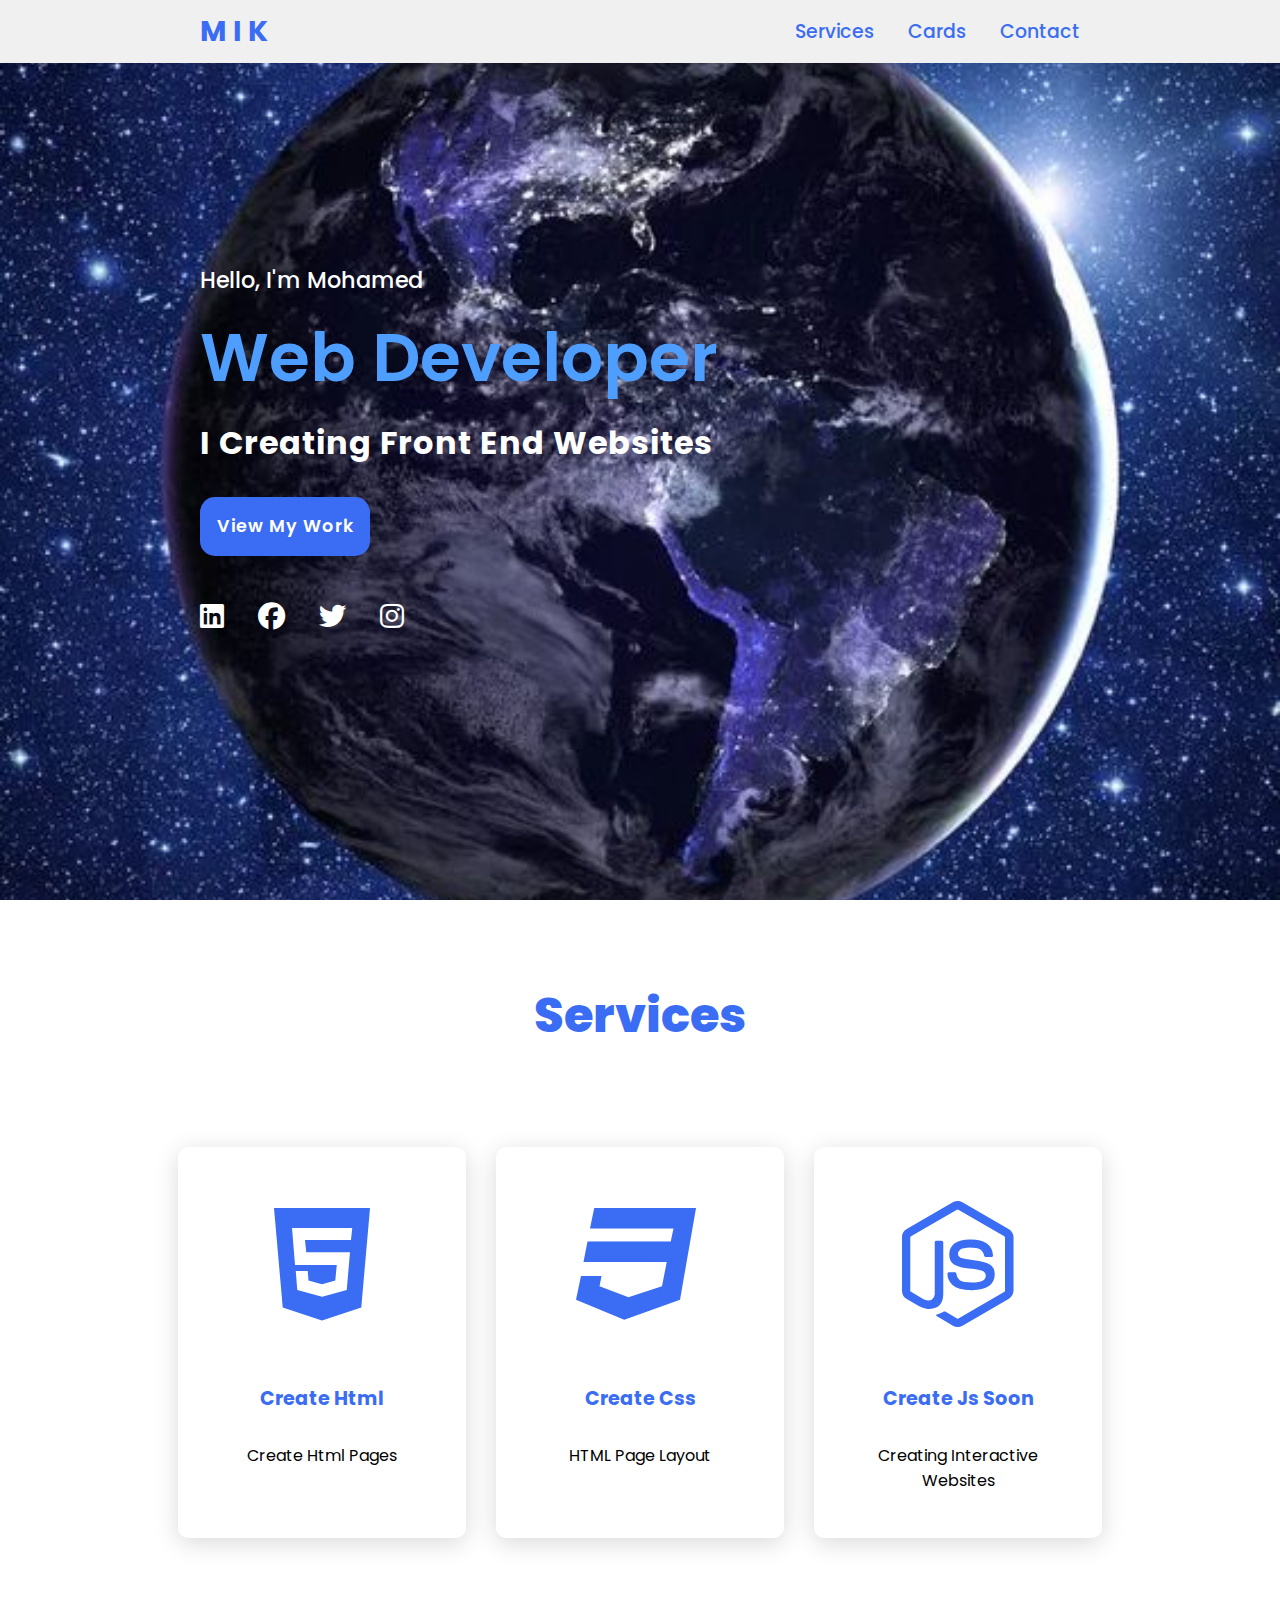
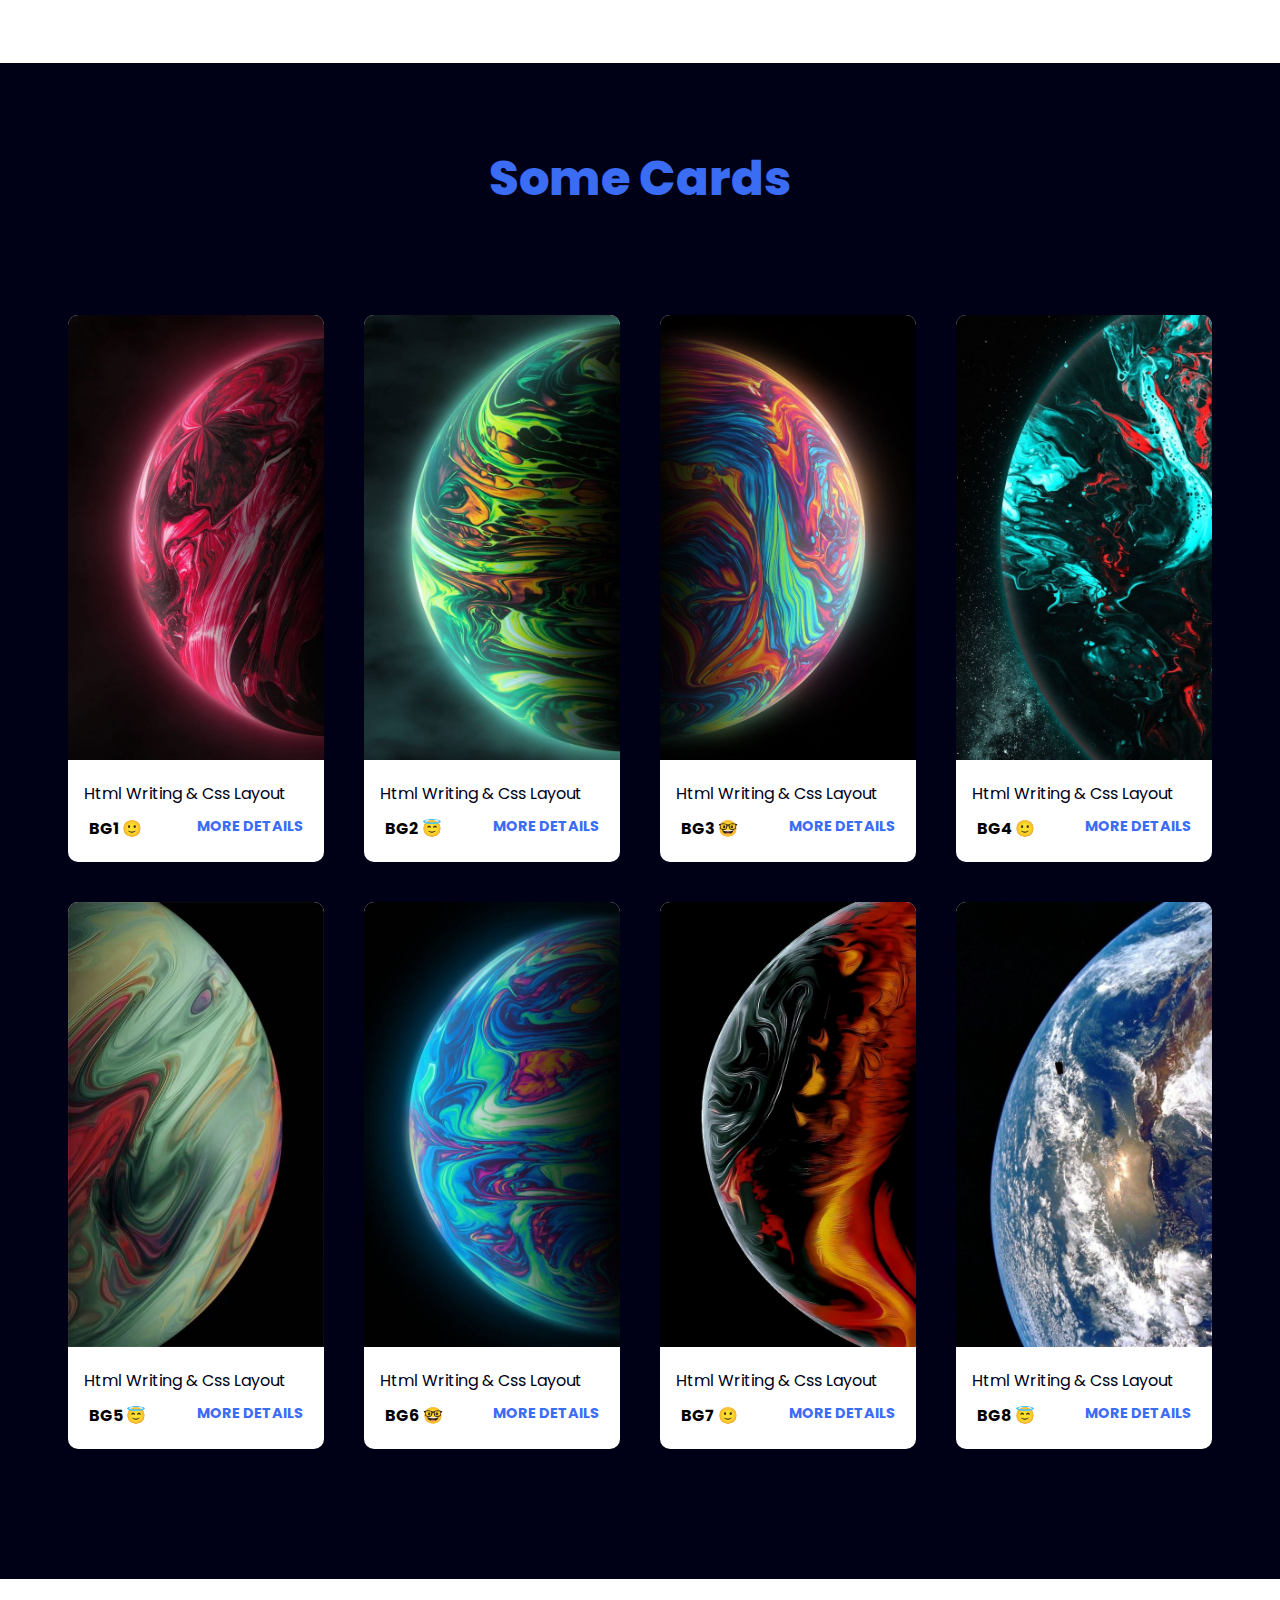
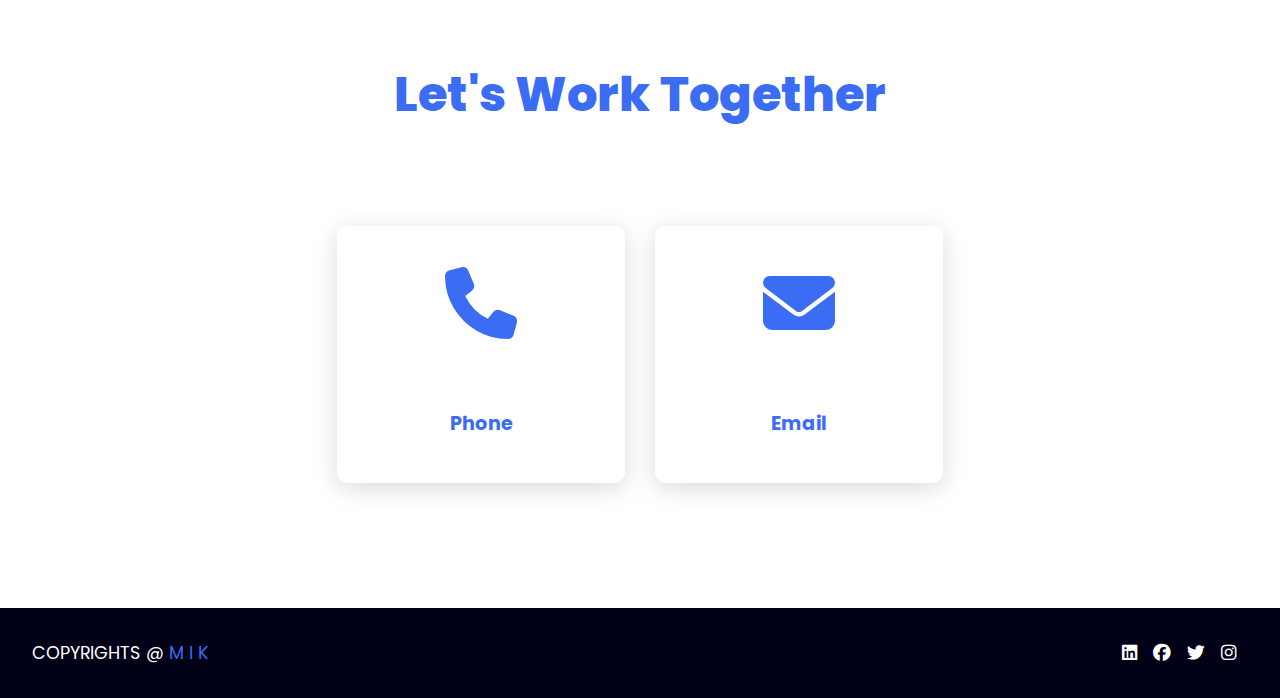
==== index.html @ 0c21cf65 "Template-two by html , css" ====
<!DOCTYPE html>
<html lang="en" dir="ltr">

<head>
    <meta charset="UTF-8">
    <title>Template-two</title>
    <meta name="description" content="project one for html css">
    <meta name="auther" content="Mohamed Ibrahim">
    <meta name="viewport" content="width=device-width, initial-scale=1.0">
    <link rel="stylesheet" href="https://cdnjs.cloudflare.com/ajax/libs/font-awesome/6.3.0/css/all.min.css">
    <link rel="stylesheet" href="css/main.css">
</head>

<body>
    <header>
        <a href="#main" class="logo">M I K
        </a>
        <nav>
            <a href="#services">services</a>
            <a href="#cards">cards</a>
            <a href="#contact">contact</a>
        </nav>
    </header>
    <section class="main" id="main">
        <div>
            <h2>hello, i'm mohamed <br><span>web developer</span></h2>
            <p> I creating front end websites </p>
            <p></p>
            <a href="https://github.com/Mohamed-Ibrahim-1/-Template-One/deployments" target="_blank"
                class="main-btn">view my work</a>
            <div class="social-icons">
                <a href="https://www.linkedin.com/in/mohamed-ibrahim-978615288/" target="_blank"><i
                        class="fa-brands fa-linkedin"></i></a>
                <a href="https://www.facebook.com/profile.php?id=61550188828773" target="_blank"><i
                        class="fa-brands fa-facebook"></i></a>
                <a href="https://twitter.com/MohamedIbr26183" target="_blank"><i class="fa-brands fa-twitter"></i></a>
                <a href="https://www.instagram.com/moh633398/" target="_blank"><i
                        class="fa-brands fa-instagram"></i></a>
            </div>
        </div>
    </section>
    <section id="services" class="cards">
        <h4 class="title">services</h4>
        <div class="content">
            <div class="card">
                <div class="icon"><i class="fa-brands fa-html5"></i></div>
                <div class="info">
                    <h5>Create Html </h5>
                    <p>Create html pages </p>
                </div>
            </div>
            <div class="card">
                <div class="icon"><i class="fa-brands fa-css3"></i></div>
                <div class="info">
                    <h5>Create css</h5>
                    <p>HTML page layout </p>
                </div>
            </div>
            <div class="card">
                <div class="icon"><i class="fa-brands fa-node-js"></i></div>
                <div class="info">
                    <h5>Create Js soon</h5>
                    <p>creating interactive websites
                    </p>
                </div>
            </div>
        </div>
    </section>
    <section class="projects" id="cards">
        <h6 class="title">some cards</h6>
        <div class="content">
            <div class="project-card">
                <div class="project-image">
                    <img src="imegs/1.jpg" alt="">
                </div>
                <div class="project-info">
                    <p class="project-category">html Writing & css layout</p>
                    <strong class="project-title">
                        <span>bg1 🙂</span>
                        <a href="https://www.pinterest.com/pin/1062919949532862377/" class="more-details"
                            target="_blank">more details</a>
                    </strong>
                </div>
            </div>
            <div class="project-card">
                <div class="project-image">
                    <img src="imegs/2.jpg" alt="">
                </div>
                <div class="project-info">
                    <p class="project-category">html Writing & css layout</p>
                    <strong class="project-title">
                        <span>bg2 😇</span>
                        <a href="https://www.pinterest.com/pin/50806302038342235/" class="more-details"
                            target="_blank">more details</a>
                    </strong>
                </div>
            </div>
            <div class="project-card">
                <div class="project-image">
                    <img src="imegs/3.jpg" alt="">
                </div>
                <div class="project-info">
                    <p class="project-category">html Writing & css layout</p>
                    <strong class="project-title">
                        <span>bg3 🤓</span>
                        <a href="https://www.pinterest.com/pin/3799980926895929/" class="more-details"
                            target="_blank">more details</a>
                    </strong>
                </div>
            </div>
            <div class="project-card">
                <div class="project-image">
                    <img src="imegs/4.jpg" alt="">
                </div>
                <div class="project-info">
                    <p class="project-category">html Writing & css layout</p>
                    <strong class="project-title">
                        <span>bg4 🙂</span>
                        <a href="https://www.pinterest.com/pin/291959988358659123/" class="more-details"
                            target="_blank">more details</a>
                    </strong>
                </div>
            </div>
            <div class="project-card">
                <div class="project-image">
                    <img src="imegs/5.jpg" alt="">
                </div>
                <div class="project-info">
                    <p class="project-category">html Writing & css layout</p>
                    <strong class="project-title">
                        <span>bg5 😇</span>
                        <a href="https://www.pinterest.com/pin/712553972307039540/" class="more-details"
                            target="_blank">more details</a>
                    </strong>
                </div>
            </div>
            <div class="project-card">
                <div class="project-image">
                    <img src="imegs/6.jpg" alt="">
                </div>
                <div class="project-info">
                    <p class="project-category">html Writing & css layout</p>
                    <strong class="project-title">
                        <span>bg6 🤓</span>
                        <a href="https://www.pinterest.com/pin/855472891723135423/" class="more-details"
                            target="_blank">more details</a>
                    </strong>
                </div>
            </div>
            <div class="project-card">
                <div class="project-image">
                    <img src="imegs/7.jpg" alt="">
                </div>
                <div class="project-info">
                    <p class="project-category">html Writing & css layout</p>
                    <strong class="project-title">
                        <span>bg7 🙂</span>
                        <a href="https://www.pinterest.com/pin/12947917671713287/" class="more-details"
                            target="_blank">more details</a>
                    </strong>
                </div>
            </div>
            <div class="project-card">
                <div class="project-image">
                    <img src="imegs/8.jpg" alt="">
                </div>
                <div class="project-info">
                    <p class="project-category">html Writing & css layout</p>
                    <strong class="project-title">
                        <span>bg8 😇</span>
                        <a href="https://www.pinterest.com/pin/23995810506769820/" class="more-details"
                            target="_blank ">more details</a>
                    </strong>
                </div>
            </div>
        </div>
    </section>
    <section id="contact" class="cards contact">
        <h2 class="title"> let's work together</h2>
        <div class="content">
            <a href="tel:+201271256333" target="_blank">
                <div class="card">
                    <div class="icon"><i class="fa-sharp fa-solid fa-phone"></i></div>
                    <div class="info">
                        <a href="tel:+201271256333">Phone</a>
                    </div>
                </div>
            </a>
            <a href="mailto:mohamedibrahim633398@mail.com?subject-contact" target="_blank">
                <div class="card">
                    <div class="icon"><i class="fa-solid fa-envelope"></i></div>
                    <div class="info">
                        <a href="mailto:mohamedibrahim633398@mail.com?subject-contact">Email</a>
                    </div>
                </div>
            </a>
        </div>
    </section>
    <footer class="footer">
        <p class="footer-title">COPYRIGHTS @ <a href="#main">M I K</a></p>
        <div class="social-icons">
            <a href="https://www.linkedin.com/in/mohamed-ibrahim-978615288/" target="_blank"><i
                    class="fa-brands fa-linkedin"></i></a>
            <a href="https://www.facebook.com/profile.php?id=61550188828773" target="_blank"><i
                    class="fa-brands fa-facebook"></i></a>
            <a href="https://twitter.com/MohamedIbr26183" target="_blank"><i class="fa-brands fa-twitter"></i></a>
            <a href="https://www.instagram.com/moh633398/" target="_blank"><i class="fa-brands fa-instagram"></i></a>
        </div>
    </footer>
</body>

</html>
---- css/main.css ----
@import url('https://fonts.googleapis.com/css2?family=Poppins:ital,wght@0,100;0,200;0,300;0,400;0,500;0,600;0,700;0,800;0,900;1,100;1,200;1,300;1,400;1,500;1,600;1,700;1,800;1,900&display=swap');
*{
    font-family: 'Poppins', sans-serif;
    margin: 0;
    padding: 0;
    box-sizing: border-box;
    scroll-behavior: smooth;
}
/* start header */
header{
    background-color: #f0f0f0;
    width: 100%;
    position: fixed;
    z-index: 999;
    display: flex;
    justify-content: space-between;
    align-items: center;
    padding: 10px 200px;
    text-transform: capitalize;
}
.logo{
    text-decoration: none;
    font-size: 1.8em;
    font-weight: 700;
    color:#3a6cf4;
    text-transform: uppercase;
}
nav a{ 
    text-decoration: none;
    font-size: 1.18em;
    font-weight: 500;
    padding-left: 30px;
    color:#3a6cf4;
}
nav :hover{
color:#601cfc
}
/* end header */
/* start main */
section.main{
    padding: 100px 200px;
}
.main{
    min-height: 100vh;
    display: flex;
    align-items: center;
    background: url(../imegs/kl.jpg) no-repeat;
    background-size: cover;
    background-position: center;
    background-attachment: fixed;
    text-transform: capitalize;
}
.main h2{
    color: #fff;
    font-size: 1.4em;
    font-weight: 500;
}
.main h2 span{
    display: inline-block;
    margin-top: 10px;
    color:#4e9eff;
    font-size: 3em;
    font-weight: 600;
}
.main p{
color: #fff;
font-size: 2em;
font-weight: 700;
letter-spacing: 1px;
margin-top: 10px;
margin-bottom: 30px;
}
.main-btn{
    color: #fff;
    text-decoration: none;
    font-size: 1.1em;
    font-weight: 600;
    background-color: #3a6cf4;
    border-radius: 15px;
    padding: 0.9375em;
    display: inline-block;
    margin-bottom: 40px;
    letter-spacing: 1px;
    animation-name: btn;
    animation-duration: 2s;
    animation-iteration-count: infinite;
    animation-timing-function:linear;
    animation-delay: 1s;
    animation-play-state: running;
    animation-fill-mode: backwards;
}
@keyframes btn {
    from{
        background-color: #3a6cf4;
        background-color: transparent;
    }
    to{
        background-color:#0a49f6 ;
        transform: scale(1.2);
    }
}
.social-icons a{
    color: #fff;
    font-size: 1.7em;
    padding-right: 30px;
}
/* end main */
/* start services */
section{
    padding: 80px 20px;
}
.title{
    display: flex;
    justify-content: center;
    color: #3a6cf4;
    font-size: 3em;
    font-weight: 800;
    margin: 0 0 50px 0;
    text-transform: capitalize;
}
.content{
    display: flex;
    justify-content: center;
    flex-direction: row;
    flex-wrap: wrap;
    padding: 30px 0;
    text-transform: capitalize;
}
.card{
    background-color: #fff;
    width: 18em;
    box-shadow: 0 5px 25px rgba(1 1 1 / 15%);
    border-radius: 10px;
    padding: 25px ;
    margin: 15px;
    transition:  0.7s ease;
    cursor: pointer;
} 
.card:hover{
    transform: scale(1.2);
}
.icon{
    color: #3a6cf4;
    font-size: 8em;
    text-align: center;
}
.info h5{
    color: #3a6cf4;
    font-size: 1.2em;
    font-weight: 700;
    margin: 10px;
    padding: 10px;
    text-transform: capitalize;
    text-align: center;
}
.content .info p{
    text-align: center;
    padding: 10px;
    margin: 10px 0;
}
/* end services */
/* start projects */
.projects{
    background-color: #000016;
}
.projects content{
    margin-top: 30px;
}
.project-card{
background-color:#fff;
    /* border: 1px solid #fff; */
    min-height: 14em;
    width: 16em;
    overflow: hidden;
    border-radius: 10px;
    margin: 20px;
    transition: 0.7s ease;
}
.project-card:hover{
    transform: scale(1.1);
}
.project-card:hover .project-image{
    opacity: 0.9;
}
.project-image {
    height: 444.8px;
}
.project-image img{
    width: 100%;
    height: 444.8px;
}
.project-info{
    padding: 1EM;
}
.project-category{
    padding: 5px 0;
    font-size: 1em;
    color: #000016;
}.project-title{
    display: flex;
    justify-content: space-between;
    text-transform: uppercase;
    font-size: 1em;
    margin: 5px;
}
.more-details{
    font-size: 0.9em;
    text-decoration: none;
    color: #3a6cf4;
}
.more-details:hover{
    color: #601cfc;
}
/* end projects */
.contact .icon{
    font-size:  4.5em ;
} 
.contact .info{
    text-align: center;
}
.contact .info a{
    display: block;
    color: #3a6cf4;
    font-size: 1.2em;
    font-weight: 700;
    margin: 10px;
    padding: 10px;
    text-decoration: none;
}
/* end contact */
/* start footer */
.footer{
    background-color:#000016;
    color: #fff;
    padding: 2em;
    display: flex;
    justify-content: space-between;
}
.footer-title{
    font-size: 1.1em ;
}
.footer-title a{
    text-decoration: none;
    color:#3a6cf4 ;
}
.footer .social-icons a{
    font-size: 1.1em ;
    padding: 0 12px 0 0;
}
@media(max-width:1023px){
    header{
        padding: 10px 30px;
        font-size: 0.9em;
    }
    nav a{
        padding-left: 10px;
    }
    .main h2{
        font-size: 0.9em;
    }
    .main h2 span{
        font-size: 2.3em;
    }
    .main h3{
        font-size: 1em;
    }
    .main-btn{
        font-size: 0.9em;
    }
    .social-icons a{
        font-size: 1.3em;
    }
    section , section.main{
        padding: 80px 20px ;
        }
    .title{
        font-size: 2.7em;
    }
    .content{
        font-size: 0.9em;
    } 
    .contact{
        font-size: 0.8em;
    }
    .footer-title{
        font-size: 0.9em;
    }
    .footer .social-icons {
        font-size: 1em;
    }
}
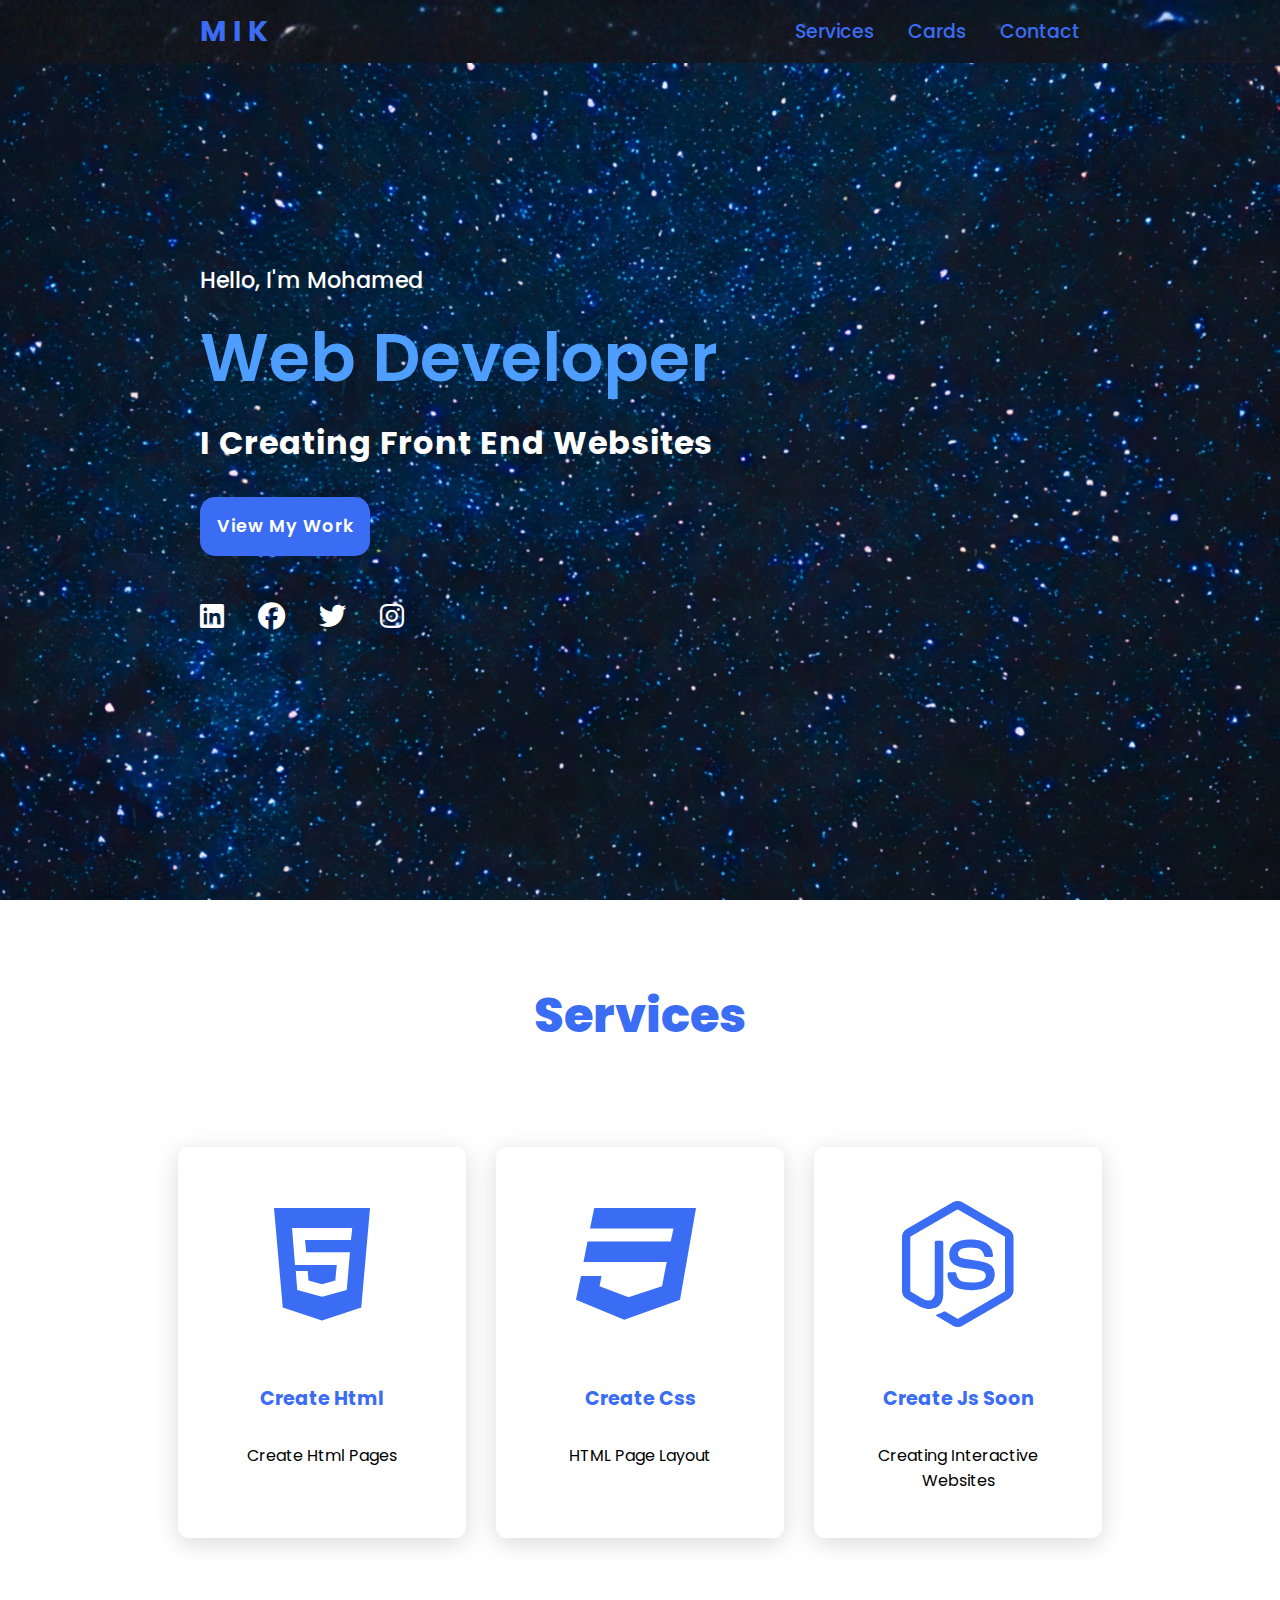
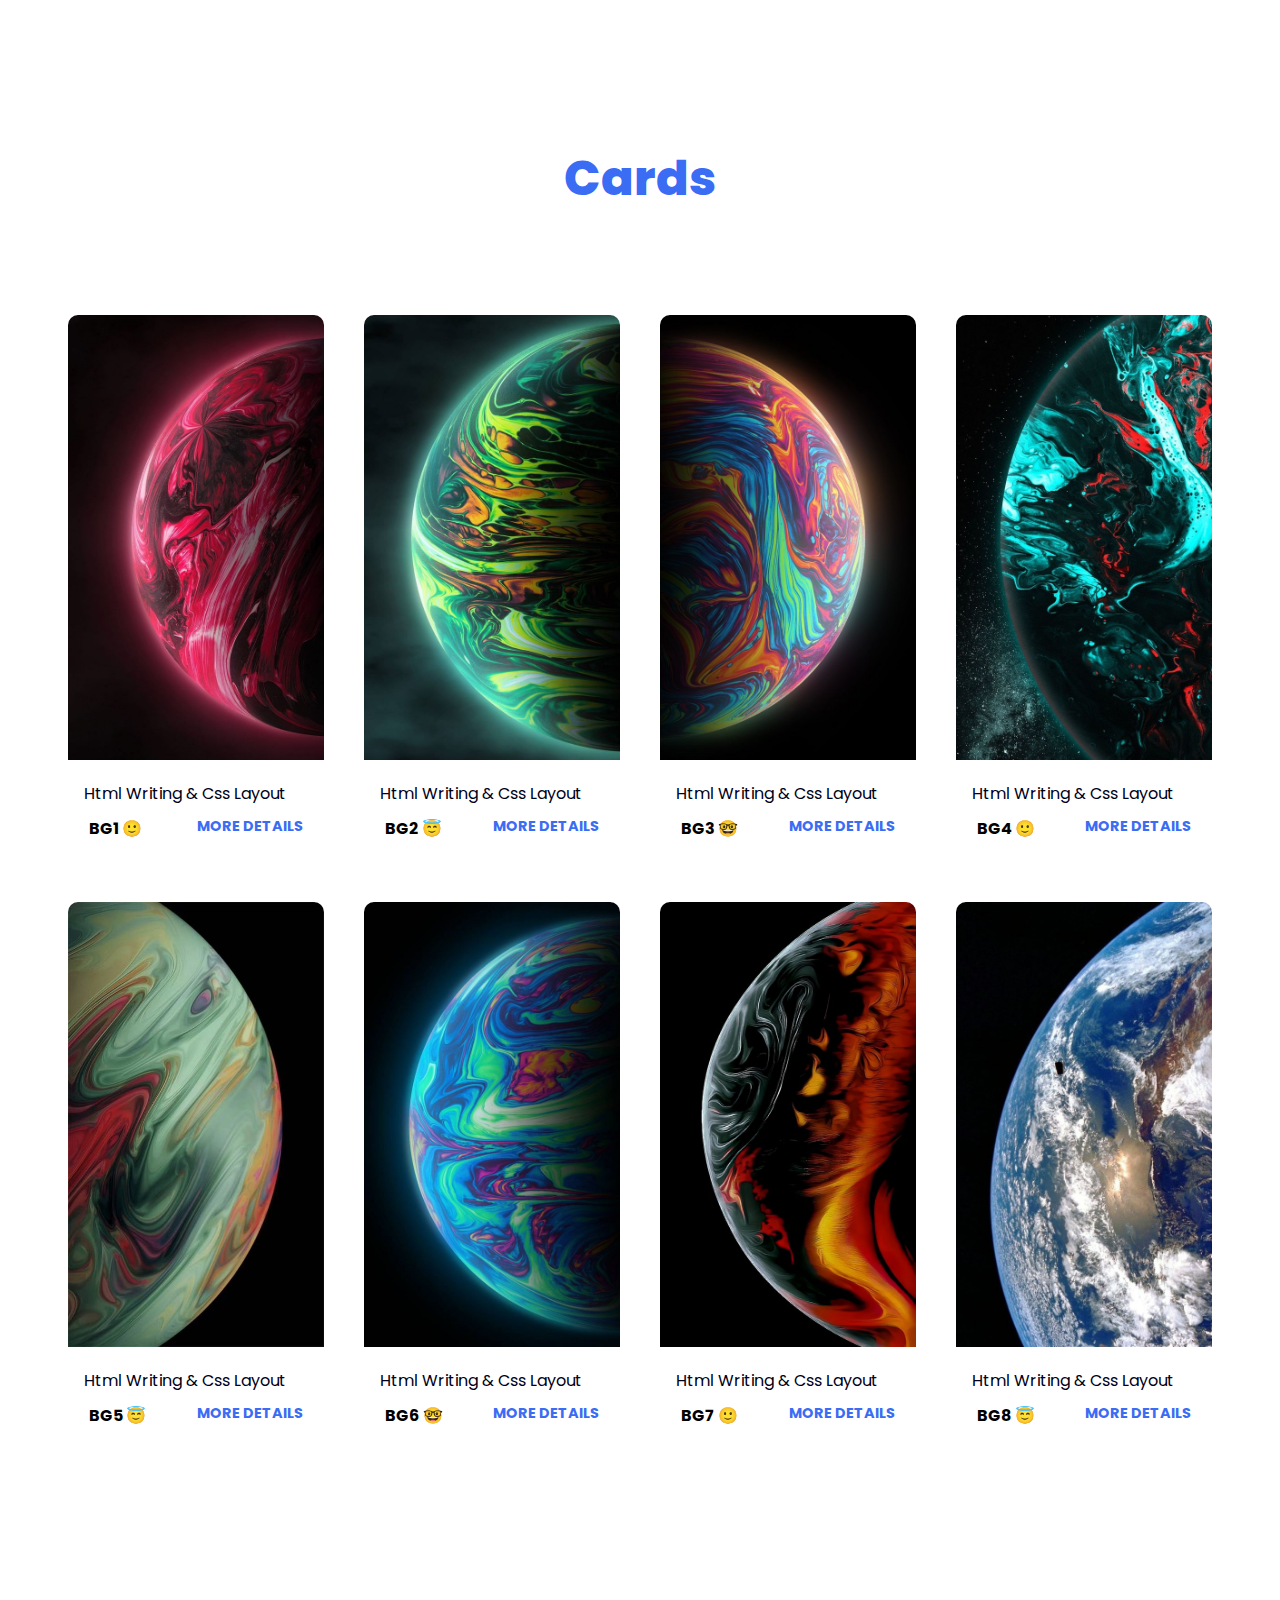
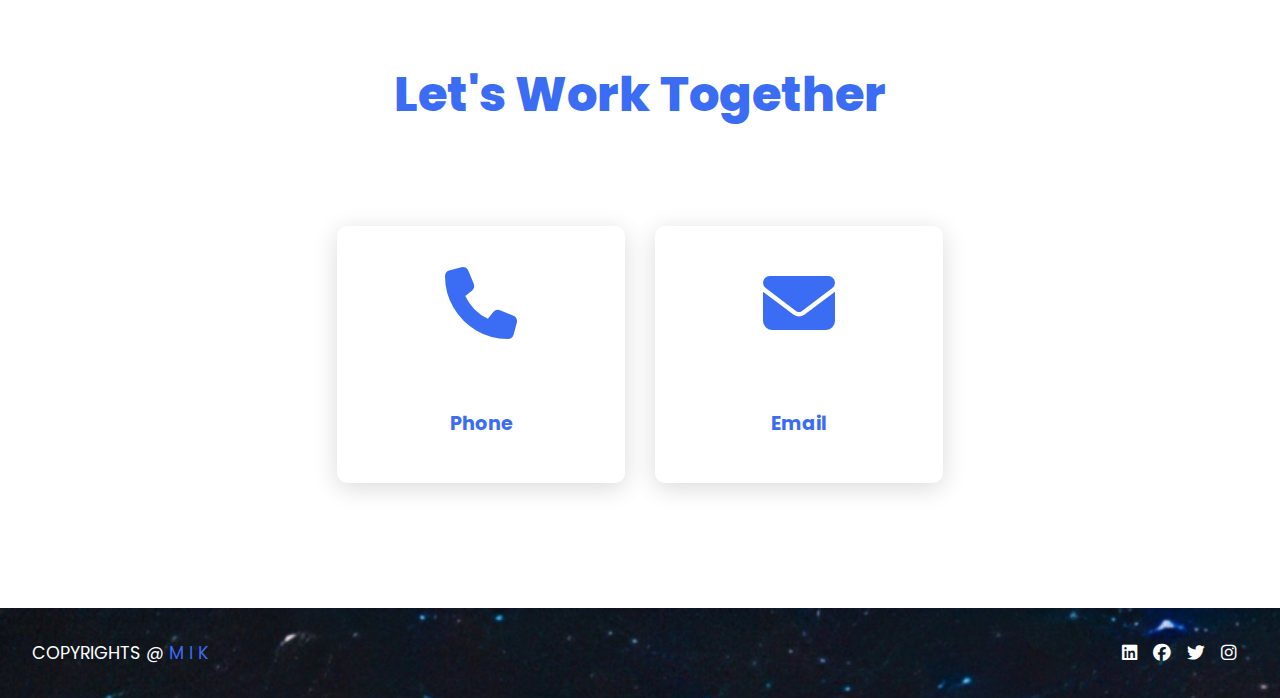
==== commit a1cc60a8: "bg and color" ====
--- a/index.html
+++ b/index.html
@@ -21,12 +21,42 @@
             <a href="#contact">contact</a>
         </nav>
     </header>
+    <!-- <section class="main" id="main">
+        <video muted loop autoplay src="/Template-three/Template-three/videos/oo.mp4" type="video/mp4">
+            <div>
+                <h2>hello, i'm mohamed <br><span>web developer</span></h2>
+                <p> I creating front end websites </p>
+                <p></p>
+                <a href="https://github.com/Mohamed-Ibrahim-1" target="_blank"
+                    class="main-btn">view my work</a>
+                <div class="social-icons">
+                    <a href="https://www.linkedin.com/in/mohamed-ibrahim-978615288/" target="_blank"><i
+                            class="fa-brands fa-linkedin"></i></a>
+                    <a href="https://www.facebook.com/profile.php?id=61550188828773" target="_blank"><i
+                            class="fa-brands fa-facebook"></i></a>
+                    <a href="https://twitter.com/MohamedIbr26183" target="_blank"><i class="fa-brands fa-twitter"></i></a>
+                    <a href="https://www.instagram.com/moh633398/" target="_blank"><i
+                            class="fa-brands fa-instagram"></i></a>
+                </div>
+            </div>
+        </video> 
+            <video muted loop autoplay src="/Template-three/Template-three/videos/oo.mp4" type="video/mp4"></video>
+    </section>
+
+    
+    
+    -->
+
+    
+
+
+
     <section class="main" id="main">
         <div>
             <h2>hello, i'm mohamed <br><span>web developer</span></h2>
             <p> I creating front end websites </p>
             <p></p>
-            <a href="https://github.com/Mohamed-Ibrahim-1/-Template-One/deployments" target="_blank"
+            <a href="https://github.com/Mohamed-Ibrahim-1" target="_blank"
                 class="main-btn">view my work</a>
             <div class="social-icons">
                 <a href="https://www.linkedin.com/in/mohamed-ibrahim-978615288/" target="_blank"><i
@@ -67,7 +97,7 @@
         </div>
     </section>
     <section class="projects" id="cards">
-        <h6 class="title">some cards</h6>
+        <h6 class="title">cards</h6>
         <div class="content">
             <div class="project-card">
                 <div class="project-image">
--- a/css/main.css
+++ b/css/main.css
@@ -6,9 +6,12 @@
     box-sizing: border-box;
     scroll-behavior: smooth;
 }
+:root{
+    --main-img:url(../imegs/000.jpg);
+}
 /* start header */
 header{
-    background-color: #f0f0f0;
+    background-image: var(--main-img);
     width: 100%;
     position: fixed;
     z-index: 999;
@@ -33,7 +36,7 @@
     color:#3a6cf4;
 }
 nav :hover{
-color:#601cfc
+color:#fff
 }
 /* end header */
 /* start main */
@@ -44,7 +47,7 @@
     min-height: 100vh;
     display: flex;
     align-items: center;
-    background: url(../imegs/kl.jpg) no-repeat;
+    background-image: var(--main-img) ;
     background-size: cover;
     background-position: center;
     background-attachment: fixed;
@@ -161,7 +164,11 @@
 /* end services */
 /* start projects */
 .projects{
-    background-color: #000016;
+    background-image: var(--main-img);
+    background-repeat: no-repeat;
+    background-size: cover;
+    background-position: center;
+    background-attachment: fixed;
 }
 .projects content{
     margin-top: 30px;
@@ -230,14 +237,14 @@
 /* end contact */
 /* start footer */
 .footer{
-    background-color:#000016;
-    color: #fff;
+    background-image: var(--main-img);
     padding: 2em;
     display: flex;
     justify-content: space-between;
 }
 .footer-title{
     font-size: 1.1em ;
+    color: white;
 }
 .footer-title a{
     text-decoration: none;
@@ -250,7 +257,7 @@
 @media(max-width:1023px){
     header{
         padding: 10px 30px;
-        font-size: 0.9em;
+        font-size: 0.7em;
     }
     nav a{
         padding-left: 10px;
@@ -271,10 +278,11 @@
         font-size: 1.3em;
     }
     section , section.main{
-        padding: 80px 20px ;
+        padding: 80px 25px ;
+        font-size: 0.8em;
         }
     .title{
-        font-size: 2.7em;
+        font-size: 2.5em;
     }
     .content{
         font-size: 0.9em;
@@ -282,10 +290,18 @@
     .contact{
         font-size: 0.8em;
     }
+    .footer{
+        padding:1em;
+    }
     .footer-title{
-        font-size: 0.9em;
-    }
+        font-size: 0.7em;
+        }
     .footer .social-icons {
-        font-size: 1em;
+        font-size: 0.8em;
+        }
+}
+@media (max-width:400px) {
+    header{
+        font-size: 0.6em;
     }
 }